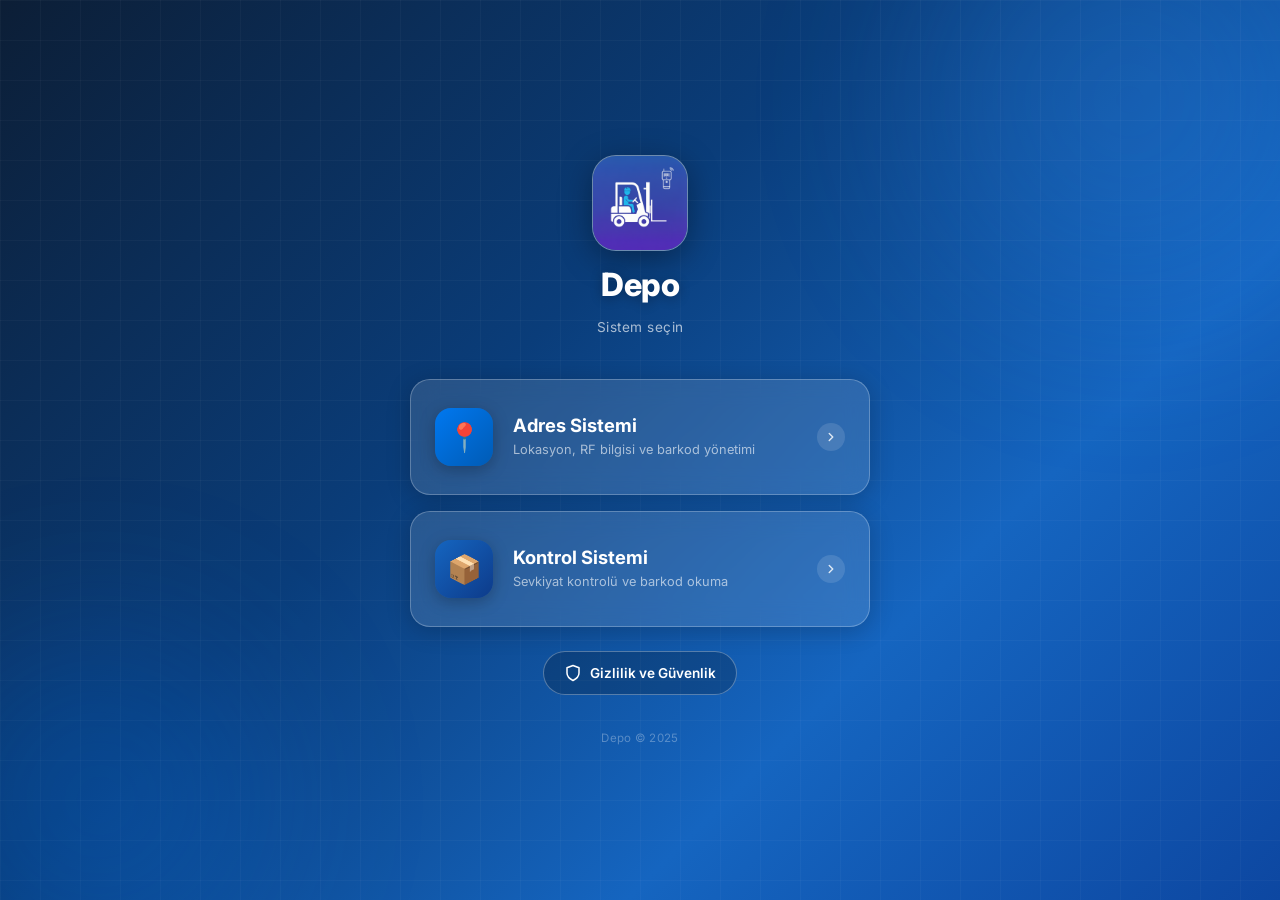
==== index.html @ 0ad71448 "Add files via upload" ====
<!DOCTYPE html>
<html lang="tr">
<head>
  <meta charset="UTF-8">
  <meta name="viewport" content="width=device-width, initial-scale=1.0, user-scalable=yes">
  <title>Depo</title>

  <!-- PWA -->
  <link rel="manifest" href="manifest.json">
  <link rel="apple-touch-icon" href="G3 png.png" sizes="180x180">
  <meta name="theme-color" content="#007bff">
  <meta name="apple-mobile-web-app-capable" content="yes">
  <meta name="apple-mobile-web-app-status-bar-style" content="default">
  <meta name="apple-mobile-web-app-title" content="Depo">
  <meta name="description" content="Depo Yönetim Sistemi">

  <!-- Google Fonts -->
  <link rel="preconnect" href="https://fonts.googleapis.com">
  <link rel="preconnect" href="https://fonts.gstatic.com" crossorigin>
  <link href="https://fonts.googleapis.com/css2?family=Inter:wght@300;400;500;600;700;800&display=swap" rel="stylesheet">

  <style>
    *, *::before, *::after {
      box-sizing: border-box;
      margin: 0;
      padding: 0;
    }

    :root {
      --blue: #007bff;
      --blue-dark: #0056b3;
      --blue-light: #3395ff;
      --teal: #0d6efd;
      --navy: #0c1e36;
      --white: #ffffff;
      --glass-bg: rgba(255, 255, 255, 0.12);
      --glass-border: rgba(255, 255, 255, 0.25);
      --shadow: 0 8px 32px rgba(0, 0, 0, 0.3);
      --card-shadow: 0 4px 24px rgba(0, 0, 0, 0.2);
    }

    html, body {
      font-family: 'Inter', system-ui, -apple-system, sans-serif;
      -webkit-font-smoothing: antialiased;
    }

    /* Yükseklik sabitlenmez: yan çevrilen telefonda içerik sığmazsa sayfa kayar. */
    body {
      min-height: 100dvh;
      display: flex;
      flex-direction: column;
      align-items: center;
      justify-content: center;
      background: linear-gradient(135deg, #0c1e36 0%, #0a3d7a 40%, #1565c0 70%, #0d47a1 100%);
      position: relative;
      padding: 24px 20px;
    }

    /* Animated background blobs */
    body::before, body::after {
      content: '';
      position: fixed;
      border-radius: 50%;
      filter: blur(80px);
      opacity: 0.25;
      animation: drift 12s ease-in-out infinite alternate;
      pointer-events: none;
    }
    body::before {
      width: 500px;
      height: 500px;
      background: radial-gradient(circle, #3395ff, transparent);
      top: -150px;
      right: -100px;
    }
    body::after {
      width: 400px;
      height: 400px;
      background: radial-gradient(circle, #007bff, transparent);
      bottom: -100px;
      left: -100px;
      animation-delay: -6s;
    }

    @keyframes drift {
      0%   { transform: translate(0, 0) scale(1); }
      100% { transform: translate(30px, 20px) scale(1.1); }
    }

    /* Grid overlay texture */
    .grid-overlay {
      position: fixed;
      inset: 0;
      background-image:
        linear-gradient(rgba(255,255,255,0.03) 1px, transparent 1px),
        linear-gradient(90deg, rgba(255,255,255,0.03) 1px, transparent 1px);
      background-size: 40px 40px;
      pointer-events: none;
    }

    .launcher {
      position: relative;
      z-index: 10;
      width: 100%;
      max-width: 420px;
      display: flex;
      flex-direction: column;
      align-items: center;
      gap: 0;
    }

    /* Header */
    .header {
      display: flex;
      flex-direction: column;
      align-items: center;
      gap: 16px;
      margin-bottom: 44px;
    }

    .logo-wrap {
      width: 96px;
      height: 96px;
      border-radius: 24px;
      background: rgba(255, 255, 255, 0.15);
      border: 1.5px solid rgba(255, 255, 255, 0.3);
      display: flex;
      align-items: center;
      justify-content: center;
      box-shadow: 0 8px 32px rgba(0, 0, 0, 0.35), inset 0 1px 0 rgba(255,255,255,0.2);
      backdrop-filter: blur(10px);
      -webkit-backdrop-filter: blur(10px);
      overflow: hidden;
      animation: fadeDown 0.6s ease both;
    }

    .logo-wrap img {
      width: 100%;
      height: 100%;
      object-fit: cover;
    }

    .app-title {
      font-size: 2rem;
      font-weight: 800;
      color: #ffffff;
      letter-spacing: -0.5px;
      text-align: center;
      line-height: 1.1;
      text-shadow: 0 2px 12px rgba(0,0,0,0.3);
      animation: fadeDown 0.6s 0.1s ease both;
    }

    .app-subtitle {
      font-size: 0.85rem;
      font-weight: 400;
      color: rgba(255, 255, 255, 0.65);
      text-align: center;
      letter-spacing: 0.5px;
      animation: fadeDown 0.6s 0.15s ease both;
    }

    /* Cards */
    .cards {
      width: 100%;
      display: flex;
      flex-direction: column;
      gap: 16px;
    }

    .card {
      width: 100%;
      background: var(--glass-bg);
      border: 1.5px solid var(--glass-border);
      border-radius: 20px;
      padding: 28px 24px;
      cursor: pointer;
      display: flex;
      align-items: center;
      gap: 20px;
      text-decoration: none;
      color: inherit;
      position: relative;
      overflow: hidden;
      transition: transform 0.22s cubic-bezier(0.34, 1.56, 0.64, 1),
                  box-shadow 0.22s ease,
                  background 0.22s ease,
                  border-color 0.22s ease;
      box-shadow: var(--card-shadow);
      backdrop-filter: blur(12px);
      -webkit-backdrop-filter: blur(12px);
      -webkit-tap-highlight-color: transparent;
      user-select: none;
    }

    .card::before {
      content: '';
      position: absolute;
      inset: 0;
      background: linear-gradient(135deg, rgba(255,255,255,0.1) 0%, transparent 60%);
      opacity: 0;
      transition: opacity 0.22s ease;
      border-radius: inherit;
    }

    .card:hover {
      transform: translateY(-4px) scale(1.01);
      box-shadow: 0 16px 48px rgba(0, 0, 0, 0.4);
      background: rgba(255, 255, 255, 0.18);
      border-color: rgba(255, 255, 255, 0.4);
    }

    .card:hover::before {
      opacity: 1;
    }

    .card:active {
      transform: translateY(0) scale(0.98);
      box-shadow: var(--card-shadow);
    }

    .card-icon {
      width: 58px;
      height: 58px;
      border-radius: 16px;
      display: flex;
      align-items: center;
      justify-content: center;
      font-size: 1.75rem;
      flex-shrink: 0;
      box-shadow: 0 4px 16px rgba(0,0,0,0.25);
    }

    .card--adres .card-icon {
      background: linear-gradient(135deg, #0078f0, #005bb5);
    }

    .card--kontrol .card-icon {
      background: linear-gradient(135deg, #1565c0, #0d3b8a);
    }

    .card-body {
      flex: 1;
      min-width: 0;
    }

    .card-title {
      font-size: 1.15rem;
      font-weight: 700;
      color: #ffffff;
      line-height: 1.2;
      margin-bottom: 5px;
    }

    .card-desc {
      font-size: 0.8rem;
      font-weight: 400;
      color: rgba(255, 255, 255, 0.6);
      line-height: 1.4;
    }

    .card-arrow {
      flex-shrink: 0;
      width: 28px;
      height: 28px;
      display: flex;
      align-items: center;
      justify-content: center;
      border-radius: 50%;
      background: rgba(255,255,255,0.12);
      transition: background 0.2s, transform 0.2s;
    }

    .card-arrow svg {
      width: 14px;
      height: 14px;
      stroke: rgba(255,255,255,0.8);
      fill: none;
      stroke-width: 2.5;
      stroke-linecap: round;
      stroke-linejoin: round;
    }

    .card:hover .card-arrow {
      background: rgba(255,255,255,0.22);
      transform: translateX(3px);
    }

    /* Animations */
    @keyframes fadeDown {
      from { opacity: 0; transform: translateY(-16px); }
      to   { opacity: 1; transform: translateY(0); }
    }

    .card:nth-child(1) { animation: fadeUp 0.5s 0.25s ease both; }
    .card:nth-child(2) { animation: fadeUp 0.5s 0.35s ease both; }

    @keyframes fadeUp {
      from { opacity: 0; transform: translateY(20px); }
      to   { opacity: 1; transform: translateY(0); }
    }

    /* Footer */
    .footer {
      margin-top: 36px;
      font-size: 0.72rem;
      color: rgba(255, 255, 255, 0.3);
      text-align: center;
      letter-spacing: 0.3px;
      animation: fadeDown 0.6s 0.5s ease both;
    }

    /* Divider */
    .divider {
      width: 100%;
      display: flex;
      align-items: center;
      gap: 10px;
      padding: 0 4px;
    }
    .divider-line {
      flex: 1;
      height: 1px;
      background: rgba(255,255,255,0.15);
    }
    .divider-text {
      font-size: 0.7rem;
      color: rgba(255,255,255,0.35);
      letter-spacing: 0.5px;
      white-space: nowrap;
    }

    /* Gizlilik ve Güvenlik düğmesi */
    .privacy-btn {
      margin-top: 24px;
      display: inline-flex;
      align-items: center;
      justify-content: center;
      gap: 8px;
      min-height: 44px;
      padding: 10px 20px;
      border-radius: 999px;
      background: rgba(0, 0, 0, 0.2);
      border: 1.5px solid rgba(255, 255, 255, 0.3);
      color: #ffffff;
      font: inherit;
      font-size: 0.85rem;
      font-weight: 600;
      cursor: pointer;
      -webkit-tap-highlight-color: transparent;
      transition: background 0.2s ease, border-color 0.2s ease;
      animation: fadeUp 0.5s 0.45s ease both;
    }
    .privacy-btn:hover {
      background: rgba(0, 0, 0, 0.3);
      border-color: rgba(255, 255, 255, 0.5);
    }
    .privacy-btn:focus-visible,
    .privacy-close:focus-visible,
    .privacy-ok:focus-visible {
      outline: 3px solid #86b7fe;
      outline-offset: 2px;
    }
    .privacy-btn svg { flex-shrink: 0; }

    /* Gizlilik penceresi */
    .privacy-dialog {
      width: min(560px, calc(100% - 32px));
      max-height: calc(100dvh - 32px);
      margin: auto;
      border: none;
      border-radius: 20px;
      background: #ffffff;
      color: #1f2937;
      box-shadow: 0 24px 64px rgba(0, 0, 0, 0.45);
      overflow: hidden;
    }
    .privacy-dialog[open] {
      display: flex;
      flex-direction: column;
      animation: dialogIn 0.2s ease both;
    }
    .privacy-dialog::backdrop {
      background: rgba(8, 18, 36, 0.7);
    }
    @keyframes dialogIn {
      from { opacity: 0; transform: translateY(12px); }
      to   { opacity: 1; transform: translateY(0); }
    }
    .privacy-head {
      display: flex;
      align-items: center;
      gap: 10px;
      padding: 14px 10px 12px 20px;
      border-bottom: 1px solid #e5e7eb;
    }
    .privacy-head svg { flex-shrink: 0; color: #0a58ca; }
    .privacy-head h2 {
      flex: 1;
      font-size: 1.1rem;
      font-weight: 800;
      color: #0c1e36;
    }
    .privacy-close {
      width: 44px;
      height: 44px;
      display: inline-flex;
      align-items: center;
      justify-content: center;
      border: none;
      border-radius: 12px;
      background: transparent;
      color: #4b5563;
      cursor: pointer;
    }
    .privacy-close:hover { background: #f3f4f6; }
    .privacy-body {
      padding: 16px 20px 8px;
      overflow-y: auto;
      font-size: 0.92rem;
      line-height: 1.55;
      color: #374151;
    }
    .privacy-lead {
      padding: 12px 14px;
      border-left: 4px solid #0a58ca;
      border-radius: 8px;
      background: #eef5ff;
      color: #0c1e36;
      font-weight: 600;
    }
    .privacy-body h3 {
      margin: 16px 0 4px;
      font-size: 0.95rem;
      font-weight: 700;
      color: #0c1e36;
    }
    .privacy-foot {
      display: flex;
      align-items: center;
      justify-content: space-between;
      gap: 12px;
      padding: 12px 20px 16px;
      border-top: 1px solid #e5e7eb;
    }
    .privacy-date {
      font-size: 0.75rem;
      color: #6b7280;
    }
    .privacy-ok {
      min-height: 44px;
      padding: 10px 24px;
      border: none;
      border-radius: 12px;
      background: #0a58ca;
      color: #ffffff;
      font: inherit;
      font-weight: 700;
      cursor: pointer;
    }
    .privacy-ok:hover { background: #084298; }

    @media (prefers-reduced-motion: reduce) {
      .privacy-btn, .privacy-dialog[open] { animation: none; }
      .privacy-btn { transition: none; }
    }

    /* Responsive */
    @media (max-width: 360px) {
      .app-title { font-size: 1.7rem; }
      .card { padding: 22px 18px; }
      .card-icon { width: 50px; height: 50px; font-size: 1.5rem; }
    }

    @media (min-width: 600px) {
      body { padding: 40px 24px; }
      .launcher { max-width: 460px; }
    }
  </style>
</head>
<body>
  <div class="grid-overlay" aria-hidden="true"></div>

  <main class="launcher" role="main">
    <!-- Logo & Başlık -->
    <header class="header">
      <div class="logo-wrap">
        <img src="G3 png.png" alt="Depo logosu">
      </div>
      <h1 class="app-title">Depo</h1>
      <p class="app-subtitle">Sistem seçin</p>
    </header>

    <!-- Kart Listesi -->
    <nav class="cards" aria-label="Sistem seçimi">

      <a id="btn-adres" class="card card--adres" href="./Adres Sistemi/index.html" role="button"
         aria-label="Adres Sistemini aç">
        <div class="card-icon" aria-hidden="true">📍</div>
        <div class="card-body">
          <div class="card-title">Adres Sistemi</div>
          <div class="card-desc">Lokasyon, RF bilgisi ve barkod yönetimi</div>
        </div>
        <div class="card-arrow" aria-hidden="true">
          <svg viewBox="0 0 24 24"><polyline points="9 18 15 12 9 6"/></svg>
        </div>
      </a>

      <a id="btn-kontrol" class="card card--kontrol" href="./Kontrol Sistemi/index.html" role="button"
         aria-label="Kontrol Sistemini aç">
        <div class="card-icon" aria-hidden="true">📦</div>
        <div class="card-body">
          <div class="card-title">Kontrol Sistemi</div>
          <div class="card-desc">Sevkiyat kontrolü ve barkod okuma</div>
        </div>
        <div class="card-arrow" aria-hidden="true">
          <svg viewBox="0 0 24 24"><polyline points="9 18 15 12 9 6"/></svg>
        </div>
      </a>

    </nav>

    <button type="button" id="btn-gizlilik" class="privacy-btn" aria-haspopup="dialog" aria-controls="gizlilikPenceresi">
      <svg width="18" height="18" viewBox="0 0 24 24" fill="none" stroke="currentColor" stroke-width="2" stroke-linecap="round" stroke-linejoin="round" aria-hidden="true" focusable="false"><path d="M12 22s8-4 8-10V5l-8-3-8 3v7c0 6 8 10 8 10z"/></svg>
      Gizlilik ve Güvenlik
    </button>

    <footer class="footer">
      <p>Depo &copy; 2025</p>
    </footer>
  </main>

  <dialog id="gizlilikPenceresi" class="privacy-dialog" aria-labelledby="gizlilikBaslik">
    <div class="privacy-head">
      <svg width="24" height="24" viewBox="0 0 24 24" fill="none" stroke="currentColor" stroke-width="2" stroke-linecap="round" stroke-linejoin="round" aria-hidden="true" focusable="false"><path d="M12 22s8-4 8-10V5l-8-3-8 3v7c0 6 8 10 8 10z"/></svg>
      <h2 id="gizlilikBaslik">Gizlilik ve Güvenlik</h2>
      <button type="button" class="privacy-close" data-kapat aria-label="Kapat" title="Kapat">
        <svg width="22" height="22" viewBox="0 0 24 24" fill="none" stroke="currentColor" stroke-width="2.2" stroke-linecap="round" aria-hidden="true" focusable="false"><line x1="6" y1="6" x2="18" y2="18"/><line x1="18" y1="6" x2="6" y2="18"/></svg>
      </button>
    </div>
    <div class="privacy-body">
      <p class="privacy-lead">Kısaca: Bu site hiçbir veri toplamaz ve hiçbir yere göndermez. Girdiğiniz her şey yalnız sizin telefonunuzda kalır.</p>

      <h3>Bilgileriniz nerede saklanır?</h3>
      <p>RF kullanıcı adları ve şifreleri, eklediğiniz lokasyon ve barkodlar, yüklediğiniz Excel listeleri ve okuttuğunuz barkodlar yalnız bu telefonun tarayıcı hafızasında saklanır. Bu bilgiler hiçbir sunucuya gönderilmez; site sahibi dahil kimse uzaktan göremez. İndirdiğiniz Excel dosyaları telefonunuza kaydedilir.</p>

      <h3>Veri toplanmaz</h3>
      <p>Sitede üyelik, reklam, çerez, ziyaretçi sayacı veya izleme aracı yoktur. Sitenin kodunda bilgi gönderen hiçbir bölüm yoktur; site verilerinizi hiçbir şekilde dışarı çekemez.</p>

      <h3>Kamera</h3>
      <p>Kamera yalnız siz açtığınızda, barkod okumak için kullanılır. Görüntü telefonda işlenir; kaydedilmez ve hiçbir yere gönderilmez.</p>

      <h3>İnternet bağlantısı ne için kullanılır?</h3>
      <p>Site açılırken telefonunuz yalnız sitenin kendi dosyalarını (GitHub Pages) ve yazı tipini (Google Fonts) indirir. Her web sitesinde olduğu gibi bu sunucular bağlantının teknik bilgilerini (örneğin IP adresi) görebilir; ama girdiğiniz hiçbir bilgi bu isteklere eklenmez.</p>

      <h3>Tarayıcı verileri silinirse kayıtlar da silinir</h3>
      <p>Kayıtlar yalnız bu telefonda ve bu tarayıcıda durur; başka bir cihaza geçmez. Tarayıcı geçmişini veya site verilerini temizlerseniz ya da gizli sekmeyi kapatırsanız şifreler, barkodlar ve sayımlar kalıcı olarak silinir ve geri getirilemez. Uygulamayı kaldırırken site verileri de silinebilir. Önemli sayımları Excel olarak indirin.</p>

      <h3>Telefonunuzu koruyun</h3>
      <p>Şifreler telefonda şifrelenmeden saklanır ve RF ekranında açık görünür. Telefonunuzu kullanan biri bunları görebilir; ekran kilidi kullanın.</p>

      <h3>Sorumluluk</h3>
      <p>Siteyi indirip kodunu, şifreleri veya başka ayarları değiştiren herkes yaptığı değişiklikten ve sonuçlarından kendisi sorumludur.</p>
    </div>
    <div class="privacy-foot">
      <span class="privacy-date">Son güncelleme: 7 Kasım 2026</span>
      <button type="button" class="privacy-ok" data-kapat>Anladım</button>
    </div>
  </dialog>

  <script>
    // Gizlilik penceresi: <dialog> Esc ile kapanır; kapanınca odak açan düğmeye döner.
    (() => {
      const dugme = document.getElementById('btn-gizlilik');
      const pencere = document.getElementById('gizlilikPenceresi');
      const kapat = () => {
        if (typeof pencere.close === 'function') { if (pencere.open) pencere.close(); return; }
        pencere.removeAttribute('open'); // <dialog> desteklemeyen eski tarayıcı
        dugme.focus();
      };
      dugme.addEventListener('click', () => {
        if (typeof pencere.showModal === 'function') pencere.showModal();
        else pencere.setAttribute('open', '');
      });
      pencere.querySelectorAll('[data-kapat]').forEach((b) => b.addEventListener('click', kapat));
      // Pencere kenara kadar içerikle dolu: dialog'un kendisine gelen tıklama arka plana yapılmıştır.
      pencere.addEventListener('click', (e) => { if (e.target === pencere) kapat(); });
      pencere.addEventListener('close', () => dugme.focus());
    })();

    // Üç sistem de buradan hazırlanır: hiç açılmamış sistem de çevrimdışı açılabilsin.
    // Sayfa yüklendikten sonra çalışır; kayıt başarısız olursa sayfa yine kullanılır.
    if ('serviceWorker' in navigator) {
      window.addEventListener('load', () => {
        ['./sw.js', './Adres Sistemi/sw.js', './Kontrol Sistemi/sw.js'].forEach((betik) => {
          navigator.serviceWorker.register(betik).catch(() => {});
        });
      });
    }
  </script>
</body>
</html>
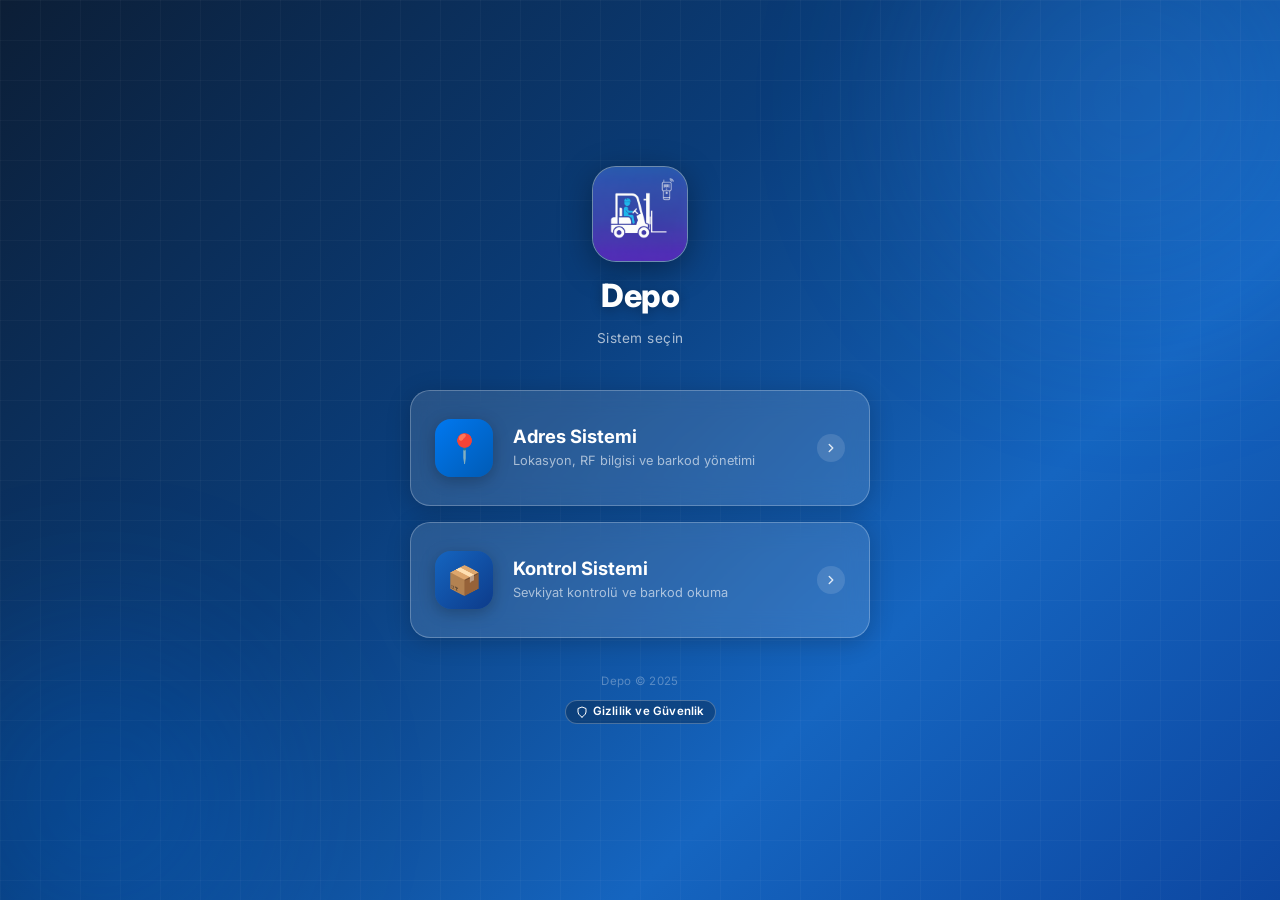
==== commit c3750f75: "Add files via upload" ====
--- a/index.html
+++ b/index.html
@@ -330,30 +330,41 @@
       white-space: nowrap;
     }
 
-    /* Gizlilik ve Güvenlik düğmesi */
+    /* Gizlilik ve Güvenlik düğmesi: altta, telif satırının altında küçük bir etiket.
+       Görünen etiket küçüktür; parmakla basılan alan yine 44 px. */
     .privacy-btn {
-      margin-top: 24px;
       display: inline-flex;
       align-items: center;
       justify-content: center;
-      gap: 8px;
       min-height: 44px;
-      padding: 10px 20px;
+      min-width: 44px;
+      margin-top: 2px;
+      padding: 0 4px;
+      background: none;
+      border: none;
       border-radius: 999px;
-      background: rgba(0, 0, 0, 0.2);
-      border: 1.5px solid rgba(255, 255, 255, 0.3);
       color: #ffffff;
       font: inherit;
-      font-size: 0.85rem;
-      font-weight: 600;
       cursor: pointer;
       -webkit-tap-highlight-color: transparent;
+    }
+    .privacy-btn-ic {
+      display: inline-flex;
+      align-items: center;
+      gap: 5px;
+      padding: 4px 10px;
+      border-radius: 999px;
+      background: rgba(0, 0, 0, 0.25);
+      border: 1px solid rgba(255, 255, 255, 0.25);
+      font-size: 0.72rem;
+      font-weight: 600;
+      line-height: 1.2;
+      letter-spacing: 0.2px;
       transition: background 0.2s ease, border-color 0.2s ease;
-      animation: fadeUp 0.5s 0.45s ease both;
-    }
-    .privacy-btn:hover {
-      background: rgba(0, 0, 0, 0.3);
-      border-color: rgba(255, 255, 255, 0.5);
+    }
+    .privacy-btn:hover .privacy-btn-ic {
+      background: rgba(0, 0, 0, 0.35);
+      border-color: rgba(255, 255, 255, 0.45);
     }
     .privacy-btn:focus-visible,
     .privacy-close:focus-visible,
@@ -461,8 +472,8 @@
     .privacy-ok:hover { background: #084298; }
 
     @media (prefers-reduced-motion: reduce) {
-      .privacy-btn, .privacy-dialog[open] { animation: none; }
-      .privacy-btn { transition: none; }
+      .footer, .privacy-btn, .privacy-dialog[open] { animation: none; }
+      .privacy-btn-ic { transition: none; }
     }
 
     /* Responsive */
@@ -520,13 +531,14 @@
 
     </nav>
 
-    <button type="button" id="btn-gizlilik" class="privacy-btn" aria-haspopup="dialog" aria-controls="gizlilikPenceresi">
-      <svg width="18" height="18" viewBox="0 0 24 24" fill="none" stroke="currentColor" stroke-width="2" stroke-linecap="round" stroke-linejoin="round" aria-hidden="true" focusable="false"><path d="M12 22s8-4 8-10V5l-8-3-8 3v7c0 6 8 10 8 10z"/></svg>
-      Gizlilik ve Güvenlik
-    </button>
-
     <footer class="footer">
       <p>Depo &copy; 2025</p>
+      <button type="button" id="btn-gizlilik" class="privacy-btn" aria-haspopup="dialog" aria-controls="gizlilikPenceresi">
+        <span class="privacy-btn-ic">
+          <svg width="12" height="12" viewBox="0 0 24 24" fill="none" stroke="currentColor" stroke-width="2" stroke-linecap="round" stroke-linejoin="round" aria-hidden="true" focusable="false"><path d="M12 22s8-4 8-10V5l-8-3-8 3v7c0 6 8 10 8 10z"/></svg>
+          Gizlilik ve Güvenlik
+        </span>
+      </button>
     </footer>
   </main>
 
@@ -555,15 +567,9 @@
 
       <h3>Tarayıcı verileri silinirse kayıtlar da silinir</h3>
       <p>Kayıtlar yalnız bu telefonda ve bu tarayıcıda durur; başka bir cihaza geçmez. Tarayıcı geçmişini veya site verilerini temizlerseniz ya da gizli sekmeyi kapatırsanız şifreler, barkodlar ve sayımlar kalıcı olarak silinir ve geri getirilemez. Uygulamayı kaldırırken site verileri de silinebilir. Önemli sayımları Excel olarak indirin.</p>
-
-      <h3>Telefonunuzu koruyun</h3>
-      <p>Şifreler telefonda şifrelenmeden saklanır ve RF ekranında açık görünür. Telefonunuzu kullanan biri bunları görebilir; ekran kilidi kullanın.</p>
-
-      <h3>Sorumluluk</h3>
-      <p>Siteyi indirip kodunu, şifreleri veya başka ayarları değiştiren herkes yaptığı değişiklikten ve sonuçlarından kendisi sorumludur.</p>
     </div>
     <div class="privacy-foot">
-      <span class="privacy-date">Son güncelleme: 7 Kasım 2026</span>
+      <span class="privacy-date">Son güncelleme: 18 Kasım 2026</span>
       <button type="button" class="privacy-ok" data-kapat>Anladım</button>
     </div>
   </dialog>
